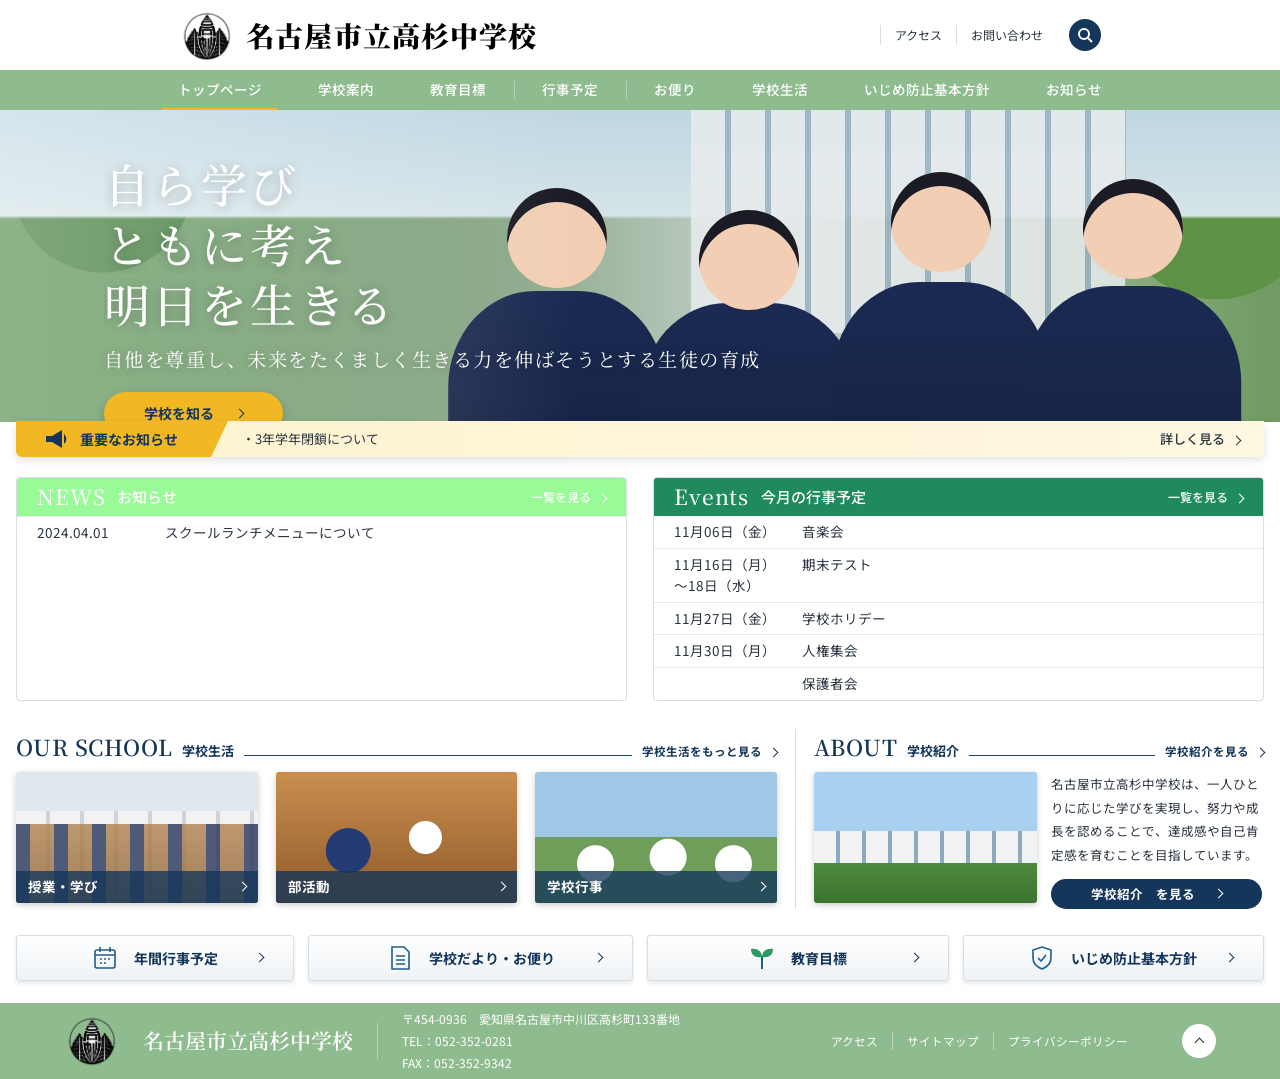
==== index.html @ 1278f151 "Add files via upload" ====
<!DOCTYPE html>
<html lang="ja">
<head>
<meta charset="utf-8">
<meta name="viewport" content="width=device-width, initial-scale=1, viewport-fit=cover">
<title>名古屋市立高杉中学校</title>
<link href="https://fonts.googleapis.com/css2?family=Noto+Sans+JP:wght@400;500;700&family=Noto+Serif+JP:wght@500;600&display=swap" rel="stylesheet">
<style>
:root{--navy:#14365a;--navy2:#1b4670;--green:#1f8a5b;--gold:#f2b824;--ink:#2a3441;--line:#d8dee6;--bg:#fff;color-scheme:light;box-sizing:border-box;padding-top:env(safe-area-inset-top,0px);padding-bottom:env(safe-area-inset-bottom,0px)}
*,*::before,*::after{box-sizing:inherit}
html{scroll-behavior:smooth}
body{margin:0;background:var(--bg);color:var(--ink);font-family:"Noto Sans JP",sans-serif;font-size:14px;line-height:1.6}
a{color:inherit;text-decoration:none}
.serif{font-family:"Noto Serif JP",serif}
/* header */
header{height:70px;display:flex;align-items:center;justify-content:space-between;padding:0 clamp(16px,14vw,220px);background:#fff;position:relative;z-index:5}
.logo {
  display: flex;
  align-items: center;
  gap: 12px;
  color: #000000;
  font-family: "Noto Serif JP", serif;
  font-size: 28px;
  font-weight: 900;
  letter-spacing: .04em;
  white-space: nowrap;
}
.logo svg{width:76px;height:50px}
.sub{display:flex;align-items:center;gap:0;font-size:12px}
.sub a{padding:0 14px;border-left:1px solid var(--line);position:relative}
.sub a:last-of-type{margin-right:12px}
.sub a::after{content:"";position:absolute;left:14px;right:14px;bottom:-4px;height:1px;background:var(--navy);transform:scaleX(0);transition:transform .3s;transform-origin:left}
.sub a:hover::after{transform:scaleX(1)}
.search{width:32px;height:32px;border-radius:50%;background:var(--navy);display:grid;place-items:center;border:0;cursor:pointer;transition:transform .3s}
.search:hover{transform:scale(1.12) rotate(-8deg)}
nav{background:#8fbc8f;height:40px;display:flex;justify-content:center;position:sticky;top:0;z-index:10}
nav a{color:#fff;font-size:13.5px;font-weight:500;padding:0 28px;display:flex;align-items:center;position:relative;white-space:nowrap}
nav a+a::before{content:"";position:absolute;left:0;top:11px;bottom:11px;width:1px;background:rgba(255,255,255,.35)}
nav a::after{content:"";position:absolute;left:12px;right:12px;bottom:0;height:2px;background:var(--gold);transform:scaleX(0);transition:transform .3s}
nav a:hover::after,nav a.on::after{transform:scaleX(1)}
/* 学校案内のドロップダウンメニュー */
nav .nav-dropdown {
  position: relative;
  display: flex;
  align-items: stretch;
}
nav .nav-dropdown-menu {
  display: none;
  position: absolute;
  top: 100%;
  left: 0;
  min-width: 230px;
  background: rgba(30, 100, 75, 0.96);
  box-shadow: 0 5px 14px rgba(0,0,0,.22);
  z-index: 30;
}
nav .nav-dropdown:hover .nav-dropdown-menu,
nav .nav-dropdown:focus-within .nav-dropdown-menu {
  display: block;
}
nav .nav-dropdown-menu a {
  display: block;
  padding: 12px 18px;
  color: #fff;
  font-size: 13px;
  white-space: nowrap;
}
nav .nav-dropdown-menu a:hover {
  background: rgba(255,255,255,.18);
}
nav .nav-dropdown-menu a::after,
nav .nav-dropdown-menu a::before {
  display: none;
}
/* hero */
.hero{position:relative;height:312px;overflow:hidden;background:#3c6e3e}
.scene{position:absolute;inset:-4% 0;background:
linear-gradient(180deg,#bcd5e2 0,#d5e4e8 35%,transparent 36%),
radial-gradient(circle at 8% 25%,#3f7a3a 0 90px,transparent 91px),
radial-gradient(circle at 95% 30%,#5d9144 0 100px,transparent 101px),
linear-gradient(90deg,#4f8a47,#8aa889 40%,#c9d3cf 60%,#6f9a60);animation:drift 14s ease-in-out infinite alternate}
.bld{position:absolute;right:12%;top:0;width:34%;height:70%;background:repeating-linear-gradient(90deg,#e8ecee 0 34px,#9bb3c2 34px 40px),#e8ecee;opacity:.85}
@keyframes drift{from{transform:scale(1.02) translateX(0)}to{transform:scale(1.09) translateX(-1.5%)}}
.stu{position:absolute;bottom:0;width:17%;min-width:130px;animation:rise 1s cubic-bezier(.2,.8,.2,1) both}
.stu i{position:absolute;left:50%;transform:translateX(-50%);border-radius:50%}
.stu .h{top:0;width:46%;aspect-ratio:1;background:#f2cfb4;box-shadow:inset 0 14px 0 #1b1b26}
.stu .b{top:44%;width:100%;height:240px;border-radius:40% 40% 0 0;background:linear-gradient(#1b2a52,#142040)}
.s1{left:35%;height:75%;animation-delay:.5s}.s2{left:50%;height:68%;animation-delay:.65s}.s3{left:65%;height:80%;animation-delay:.8s}.s4{left:80%;height:78%;animation-delay:.95s}
@keyframes rise{from{opacity:0;transform:translateY(40px)}to{opacity:1;transform:none}}
.hero::after{content:"";position:absolute;inset:0;background:linear-gradient(90deg,rgba(255,255,255,.35),transparent 45%)}
.copy{position:absolute;left:clamp(16px,8.1vw,128px);top:44px;z-index:3;color:#fff;text-shadow:0 2px 12px rgba(0,0,0,.25)}
.copy h1{margin:0;font-family:"Noto Serif JP",serif;font-weight:500;font-size:clamp(30px,3.6vw,52px);line-height:1.3;letter-spacing:.06em}
.copy h1 span{display:block;overflow:hidden}
.copy h1 span b{display:block;font-weight:500;animation:up .9s cubic-bezier(.2,.8,.2,1) both}
.copy h1 span:nth-child(2) b{animation-delay:.2s}
@keyframes up{from{transform:translateY(110%);opacity:0}to{transform:none;opacity:1}}
.copy p{margin:10px 0 18px;font-family:"Noto Serif JP",serif;font-size:clamp(14px,1.5vw,21px);letter-spacing:.08em;animation:fade 1s .6s both}
@keyframes fade{from{opacity:0}to{opacity:1}}
.btn{display:inline-flex;align-items:center;gap:14px;background:var(--gold);color:var(--navy);font-weight:700;border-radius:999px;padding:10px 40px;box-shadow:0 3px 8px rgba(0,0,0,.2);text-shadow:none;transition:transform .25s,box-shadow .25s,gap .25s;animation:fade 1s .9s both}
.btn:hover{transform:translateY(-3px);box-shadow:0 8px 16px rgba(0,0,0,.25);gap:20px}
/* wrap */
.wrap{width:min(1330px,calc(100% - 32px));margin:0 auto}
.notice{margin-top:-1px;position:relative;z-index:4;display:flex;align-items:center;background:linear-gradient(90deg,#fdf3cf,#fff8e1);border-radius:0 0 6px 6px;box-shadow:0 3px 8px rgba(0,0,0,.12);height:36px;overflow:hidden}
.notice .tag{background:var(--gold);color:var(--navy);font-weight:700;height:100%;display:flex;align-items:center;gap:10px;padding:0 50px 0 28px;clip-path:polygon(0 0,100% 0,92% 100%,0 100%)}
.notice .tag svg{animation:ring 2.4s ease-in-out infinite;transform-origin:30% 70%}
@keyframes ring{0%,70%,100%{transform:rotate(0)}75%{transform:rotate(-14deg)}85%{transform:rotate(10deg)}92%{transform:rotate(-6deg)}}
.notice .msg{flex:1;padding-left:14px;font-size:13px;overflow:hidden;white-space:nowrap;text-overflow:ellipsis}
.notice .more{padding-right:24px;font-weight:500;font-size:13px}
.arrow{display:inline-block;width:7px;height:7px;border-top:1.5px solid currentColor;border-right:1.5px solid currentColor;transform:rotate(45deg);margin-left:8px;transition:margin .25s}
a:hover>.arrow,a:hover .arrow{margin-left:13px}
/* panels */
.panels{display:grid;grid-template-columns:1fr 1fr;gap:26px;margin-top:20px}
.panel{border:1px solid var(--line);border-radius:4px;overflow:hidden;background:#fff}
.panel header{height:38px;padding:0 20px;background:#98fb98;color:#fff;display:flex;justify-content:space-between;align-items:center}
.panel.ev header{background:var(--green)}
.panel h2{margin:0;font-size:15px;font-weight:500;display:flex;align-items:center;gap:12px}
.panel h2 em{font-family:"Noto Serif JP",serif;font-style:normal;font-size:21px;letter-spacing:.04em}
.panel header a{font-size:12px;font-weight:500}
.panel ul{list-style:none;margin:0;padding:0}
.panel li{display:flex;gap:28px;padding:5px 20px;border-top:1px solid #e7ebf0;font-size:13.5px;transition:background .25s,padding-left .25s}
.panel li:first-child{border-top:0}
.panel li:hover{background:#f3f7fb;padding-left:28px}
.panel li time{width:100px;flex:none}
.ev li time{width:100px}
/* sections */
.sec{display:grid;grid-template-columns:2fr 1.2fr;gap:0;margin-top:28px}
.sec>div:first-child{padding-right:18px;border-right:1px solid var(--line)}
.sec>div:last-child{padding-left:18px}
.ttl{display:flex;align-items:baseline;gap:10px;margin-bottom:8px}
.ttl h3{margin:0;font-family:"Noto Serif JP",serif;font-weight:600;font-size:22px;color:var(--navy);letter-spacing:.02em}
.ttl span{font-weight:700;font-size:13px;color:var(--navy)}
.ttl hr{flex:1;border:0;border-top:1px solid var(--navy2);margin:0;transform-origin:left}
.ttl a{font-size:11.5px;font-weight:700;color:var(--navy)}
.reveal{opacity:0;transform:translateY(24px);transition:opacity .8s,transform .8s}
.reveal.in{opacity:1;transform:none}
.ttl.reveal hr{transform:scaleX(0);transition:transform 1.1s .2s}.ttl.reveal.in hr{transform:scaleX(1)}
.cards{display:grid;grid-template-columns:repeat(3,1fr);gap:18px}
.card{position:relative;height:131px;border-radius:3px;overflow:hidden;box-shadow:0 2px 6px rgba(0,0,0,.2)}
.card .ph{position:absolute;inset:0;transition:transform .7s}
.card:hover .ph{transform:scale(1.12)}
.card .cap{position:absolute;left:0;right:0;bottom:0;height:32px;background:rgba(20,54,90,.78);color:#fff;font-weight:700;display:flex;justify-content:space-between;align-items:center;padding:0 12px;font-size:13.5px}
.p1{background:linear-gradient(180deg,#dfe8ee 0 30%,transparent 30%),repeating-linear-gradient(90deg,#f2f2f0 0 30px,#cdd5da 30px 34px),#e5e5e0}
.p1::after{content:"";position:absolute;left:0;right:0;bottom:0;height:60%;background:repeating-linear-gradient(90deg,#26335b 0 14px,transparent 14px 38px),linear-gradient(#b0814f,#8c6035);opacity:.8}
.p2{background:radial-gradient(circle at 30% 60%,#243a72 0 22px,transparent 23px),radial-gradient(circle at 62% 50%,#fff 0 16px,transparent 17px),linear-gradient(180deg,#c98f4f,#8f5a2a)}
.p3{background:radial-gradient(circle at 25% 70%,#fff 0 18px,transparent 19px),radial-gradient(circle at 55% 65%,#fff 0 18px,transparent 19px),radial-gradient(circle at 82% 70%,#fff 0 18px,transparent 19px),linear-gradient(180deg,#9fc8e6 0 50%,#6e9e5a 50%)}
.about{display:grid;grid-template-columns:1.05fr 1fr;gap:14px}
.about .ph{height:131px;border-radius:3px;background:linear-gradient(180deg,#a9d0ee 0 45%,transparent 45%),repeating-linear-gradient(90deg,#f1f3f2 0 22px,#8eaabd 22px 26px);box-shadow:0 2px 6px rgba(0,0,0,.2);position:relative;overflow:hidden;transition:transform .5s}
.about .ph::after{content:"";position:absolute;left:0;right:0;bottom:0;height:30%;background:linear-gradient(#4d8a3d,#3c7330)}
.about .ph:hover{transform:scale(1.03)}
.about p{margin:0 0 12px;font-size:12.5px;line-height:1.9}
.pill{display:inline-flex;align-items:center;gap:12px;background:var(--navy);color:#fff;border-radius:999px;padding:5px 40px;font-weight:700;font-size:12.5px;transition:background .3s,transform .3s}
.pill:hover{background:var(--navy2);transform:translateX(5px)}
/* quick links */
.quick{display:grid;grid-template-columns:1.2fr 1.4fr 1.3fr 1.3fr;gap:14px;margin:26px auto 22px}
.quick a{height:46px;border:1px solid var(--line);border-radius:3px;background:linear-gradient(#fff,#eef2f5);box-shadow:0 2px 4px rgba(0,0,0,.1);display:flex;align-items:center;justify-content:center;gap:16px;font-weight:700;color:var(--navy);position:relative;transition:transform .25s,box-shadow .25s}
.quick a:hover{transform:translateY(-3px);box-shadow:0 8px 14px rgba(0,0,0,.15)}
.quick a .arrow{position:absolute;right:30px}
.quick svg{width:26px;height:26px}
/* footer */
footer{background:#8fbc8f;color:#fff;height:76px;display:flex;align-items:center;padding:0 clamp(16px,5vw,80px);gap:24px}
footer .fl{display:flex;align-items:center;gap:12px;font-family:"Noto Serif JP",serif;font-size:21px;font-weight:600;padding-right:24px;border-right:1px solid rgba(255,255,255,.4);height:36px;white-space:nowrap}
footer .fl svg{width:48px;height:34px}
footer address{font-style:normal;font-size:12px;line-height:1.8;flex:1}
footer .links{font-size:11.5px;display:flex}
footer .links a{padding:0 14px;border-left:1px solid rgba(255,255,255,.4)}
footer .links a:first-child{border:0}
.top{width:34px;height:34px;border-radius:50%;background:#fff;color:var(--navy);display:grid;place-items:center;margin-left:16px;border:0;cursor:pointer;transition:transform .3s}
.top:hover{transform:translateY(-5px)}
.top .arrow{transform:rotate(-45deg);margin:4px 0 0}
@media(max-width:1000px){.sub{display:none}nav{overflow-x:auto;justify-content:flex-start}.panels,.sec{grid-template-columns:1fr}.sec>div:first-child{padding:0 0 24px;border:0}.sec>div:last-child{padding:0}.quick{grid-template-columns:1fr 1fr}.stu{display:none}footer{height:auto;flex-wrap:wrap;padding:16px}footer .fl{border:0}.logo{font-size:20px}.logo svg{width:52px}.cards{gap:8px}.card{height:100px}.notice .more{display:none}}
@media(prefers-reduced-motion:reduce){*,*::before,*::after{animation:none!important;transition:none!important}.reveal{opacity:1;transform:none}}
#page{padding:22px 0 40px;min-height:60vh;animation:fade .5s both}
.crumb{font-size:12px;color:#667;margin-bottom:6px}.crumb a{color:var(--navy);text-decoration:underline}
.pt{font-family:"Noto Serif JP",serif;color:var(--navy);font-size:30px;margin:0 0 20px;padding-bottom:10px;border-bottom:3px solid var(--navy);position:relative}
/* 小見出し */
#page h2 {
  position: relative;
  border-bottom: none;
}

#page h2:before {
  content: "";
  display: block;
  position: absolute;
  bottom: -3px;
  left: 0;
  width: 70%;
  border-bottom: solid 3px #eee8aa;
}

#page h2:after {
  content: "";
  display: block;
  position: absolute;
  bottom: -3px;
  left: 0;
  width: 5%;
  border-bottom: solid 3px #2e8b57;
}#page p{line-height:1.95;max-width:78ch}
.g3{display:grid;grid-template-columns:repeat(3,1fr);gap:16px}.g3>div,.box{border:1px solid var(--line);border-radius:6px;padding:16px 18px;background:#fff}
.g3 b{display:block;font-size:22px;font-family:"Noto Serif JP",serif;color:var(--navy)}
table.t{border-collapse:collapse;width:100%;max-width:760px}.t th,.t td{border:1px solid var(--line);padding:8px 12px;text-align:left}.t th{background:#eef3f8;width:28%;color:var(--navy)}
.tabs{display:flex;gap:6px;flex-wrap:wrap;margin-bottom:14px}.tabs button{border:1px solid var(--navy);background:#fff;color:var(--navy);border-radius:999px;padding:6px 20px;font:inherit;font-weight:700;cursor:pointer;transition:background .25s,color .25s}.tabs button.on,.tabs button:hover{background:var(--navy);color:#fff}
.list{list-style:none;padding:0;margin:0;border-top:1px solid var(--line)}.list li{border-bottom:1px solid var(--line);padding:12px 8px;display:flex;gap:18px;align-items:center;flex-wrap:wrap}.list li:hover{background:#f3f7fb}.list time{width:96px;color:#556}.list .c{background:var(--navy);color:#fff;font-size:11px;padding:1px 10px;border-radius:999px;white-space:nowrap}.list a{color:var(--navy);text-decoration:underline}
.acc{border:1px solid var(--line);border-radius:6px;margin-bottom:10px;overflow:hidden}.acc>button{width:100%;text-align:left;border:0;background:#f5f8fb;padding:12px 16px;font:inherit;font-weight:700;color:var(--navy);cursor:pointer;display:flex;justify-content:space-between}.acc>div{display:none;padding:12px 16px}.acc.open>div{display:block;animation:fade .4s both}
form.f{display:grid;gap:14px;max-width:640px}form.f label{font-weight:700;display:grid;gap:4px}form.f input,form.f select,form.f textarea{font:inherit;border:1px solid #b9c4d0;border-radius:4px;padding:9px 10px}form.f input:focus,form.f select:focus,form.f textarea:focus,.sbox input:focus{outline:2px solid var(--gold)}form.f .err{color:#b3261e;font-size:12px;font-weight:400}.ok{background:#e8f5ee;border:1px solid var(--green);padding:18px;border-radius:6px;max-width:640px}
.fbtn{border:0;cursor:pointer;font:inherit;background:var(--navy);color:#fff;font-weight:700;border-radius:999px;padding:10px 44px}.fbtn:hover{background:var(--navy2)}
.sm{columns:2;max-width:640px;line-height:2.1}.sm a{color:var(--navy);text-decoration:underline}
.mapb{height:200px;max-width:760px;border-radius:6px;border:1px solid var(--line);background:repeating-linear-gradient(0deg,transparent 0 38px,#dfe6ec 38px 40px),repeating-linear-gradient(90deg,transparent 0 58px,#dfe6ec 58px 60px),#f1f5f0;position:relative;overflow:hidden}.mapb i{position:absolute;left:50%;top:48%;width:22px;height:22px;border-radius:50% 50% 50% 0;background:#d33;transform:rotate(-45deg);animation:pin 1.6s ease-in-out infinite}@keyframes pin{50%{top:44%}}
.ov{position:fixed;inset:0;background:rgba(10,25,45,.6);z-index:50;display:none;padding:12vh 16px 0}.ov.show{display:block;animation:fade .25s both}.sbox{background:#fff;max-width:640px;margin:0 auto;border-radius:8px;padding:18px;max-height:70vh;overflow:auto}.sbox input{width:100%;font:inherit;font-size:16px;padding:10px 12px;border:1px solid #b9c4d0;border-radius:4px}.sbox li{margin:10px 0}.sbox a{color:var(--navy);font-weight:700;text-decoration:underline}.sbox small{display:block;color:#667}
@media(max-width:1000px){.g3{grid-template-columns:1fr}.sm{columns:1}}
.acc-content {
  display: none;
  padding: 15px;
}

.acc.open .acc-content {
  display: block;
}

.pdf-link {
  display: inline-block;
  padding: 10px 15px;
  background: #174566;
  color: white;
  text-decoration: none;
  border-radius: 5px;
}
/* 小見出しのデザインを強制変更 */
/* ページタイトル */
.pt {
  color: #000000;
  font-size: 30px;
  margin: 0 0 20px;
  padding-bottom: 10px;
border-bottom: 3px solid #26734d;  position: relative;
}

/* 左端の金色の線 */
.pt::after {
  content: "";
  position: absolute;
  left: 0;
  bottom: -3px;
  width: 7%;
  height: 3px;
  background: #eeb52e;
}
.kosho-area {
  display: flex;
  align-items: center;
  gap: 25px;
}

.kosho-area p {
  flex: 1;
}

.kosho-img {
  width: 180px;
  height: auto;
  object-fit: contain;
}
.kosho-area {
  display: flex;
  align-items: center;
  gap: 25px;
}
/* 中庭 */
#page .nakaniwa-area {
  display: flex !important;
  flex-direction: row !important;
  align-items: flex-start;
  gap: 25px;
  width: 100%;
  max-width: 950px;
  margin: 15px 0 30px;
}

#page .nakaniwa-area p {
  flex: 1;
  min-width: 0;
  max-width: none;
  margin: 0;
  writing-mode: horizontal-tb;
}

#page .nakaniwa-area img {
  width: 220px;
  height: auto;
  flex-shrink: 0;
}
#page .nakaniwa-area img {
  width: 180px;
  height: auto;
  display: block;
}
/* 生徒数の表 */
#page .student-table {
  display: table;
  width: 75%;
  max-width: 950px;
  table-layout: fixed;
  border-collapse: collapse;
  margin: 15px 0 30px;
  text-align: center;
  font-size: 18px;
}

#page .student-table th,
#page .student-table td {
  border: 1px solid #bbb;
  padding: 8px;
  height: 38px;
  font-weight: normal;
  white-space: nowrap;
}

#page .student-table tr:first-child th {
  background: #b5dfbd;
}
/* 学校案内のレイアウト修正 */
#page .kosho-area {
  display: flex;
  align-items: flex-start;
  gap: 25px;
  max-width: 950px;
  margin: 15px 0 30px;
}

#page .kosho-area > p {
  flex: 1;
  min-width: 0;
  max-width: none;
  writing-mode: horizontal-tb;
}

#page .kosho-area img {
  display: block;
  width: 180px;
  height: auto;
}

#page .nakaniwa-area {
  display: flex;
  align-items: flex-start;
  gap: 25px;
  max-width: 950px;
  margin: 15px 0 30px;
}

#page .nakaniwa-area p {
  flex: 1;
  min-width: 0;
  max-width: none;
  writing-mode: horizontal-tb;
}

#page .nakaniwa-area img {
  display: block;
  width: 180px;
  height: auto;
  flex-shrink: 0;
}

#page .student-table {
  display: table;
  width: 100%;
  max-width: 650px;
  table-layout: fixed;
  border-collapse: collapse;
  margin: 15px 0 30px;
  text-align: center;
  font-size: 16px;
}
.kosho-area .kosho-img {
  display: block;
  width: 180px;
  height: auto;
  margin: 0 auto;
}

.kosho-area .kosho-author {
  text-align: center;
  margin: 8px 0 0;
  font-size: 14px;
}
/* 学校案内のレイアウト修正 */
#page .kosho-area {
  display: flex;
  align-items: flex-start;
  gap: 25px;
  max-width: 950px;
  margin: 15px 0 30px;
}

#page .kosho-area > p {
  flex: 1;
  min-width: 0;
  max-width: none;
  writing-mode: horizontal-tb;
}

#page .kosho-area img {
  display: block;
  width: 180px;
  height: auto;
}

#page .nakaniwa-area {
  display: flex;
  align-items: flex-start;
  gap: 25px;
  max-width: 950px;
  margin: 15px 0 30px;
}

#page .nakaniwa-area p {
  flex: 1;
  min-width: 0;
  max-width: none;
  writing-mode: horizontal-tb;
}

#page .nakaniwa-area img {
  display: block;
  width: 180px;
  height: auto;
  flex-shrink: 0;
}

#page .student-table {
  display: table;
  width: 100%;
  max-width: 650px;
  table-layout: fixed;
  border-collapse: collapse;
  margin: 15px 0 30px;
  text-align: center;
  font-size: 16px;
}
/* PDF資料一覧 */
#page .pdf-table {
  width: 100%;
  max-width: 950px;
  border-collapse: collapse;
  margin: 15px 0 30px;
  font-size: 15px;
}

#page .pdf-table th {
  background: #eee;
  border: 1px solid #888;
  padding: 10px;
  text-align: left;
  font-weight: normal;
}

#page .pdf-table td {
  border: 1px solid #888;
  padding: 12px 10px;
}

#page .pdf-table a {
  color: #173b63;
  text-decoration: none;
}

#page .pdf-table a:hover {
  text-decoration: underline;
  color: #1f8a5b;
}

#page .pdf-icon {
  color: #d93636;
  font-size: 20px;
  margin-right: 8px;
}
/* カテゴリ選択ボタン */
.category-btn {
  background: #fff;
  color: #333;
  border: 1px solid #ddd;
  border-radius: 6px;
  padding: 10px 18px;
  cursor: pointer;
  transition: 0.2s;
}

/* 選択中のボタン */
.category-btn.active {
  background: #e8f1fa;
  border-color: #8bb5dc;
  color: #24527a;
}

/* フッターをページ最下部に配置 */
html,
body {
  min-height: 100%;
  margin: 0;
}

body {
  min-height: 100vh;
  display: flex;
  flex-direction: column;
}

#home,
#page {
  flex: 1 0 auto;
}

footer {
  width: 100%;
  margin-top: auto;
  flex-shrink: 0;
  position: relative;
  bottom: auto;
}
.logo img {
  width: 55px;
  height: 55px;
  object-fit: contain;
}

/* 学校生活の写真サイズ */
#page .life-gallery {
  display: grid;
  grid-template-columns: repeat(2, minmax(0, 1fr));
  gap: 36px;
  max-width: 790px;
  margin: 24px 0 30px;
}

#page .life-gallery img {
  display: block;
  width: 100%;
  height: 280px;
  object-fit: cover;
}

@media (max-width: 600px) {
  #page .life-gallery {
    grid-template-columns: 1fr;
    gap: 16px;
  }

  #page .life-gallery img {
    height: auto;
    aspect-ratio: 4 / 3;
  }
}
footer .fl img {
  width: 55px;
  height: 55px;
  object-fit: contain;
  vertical-align: middle;
  margin-right: 12px;
}

</style>
</head>
<body>
<svg width="0" height="0" style="position:absolute"><defs>
<symbol id="lg" viewBox="0 0 76 50"><g fill="none" stroke="currentColor" stroke-width="2.4" stroke-linecap="round" stroke-linejoin="round"><path d="M4 30c12-2 24 0 34 8 10-8 22-10 34-8v14c-12-2-24 0-34 6-10-6-22-8-34-6z"/><path d="M38 38V20"/></g><path d="M38 20c-2-9-9-12-16-11 1 8 7 12 16 11zM38 20c2-9 9-14 17-12-1 9-8 13-17 12z" fill="#2e9b62"/></symbol>
</defs></svg>

<header>
<a class="logo" href="#home">
<img src="logo.png" alt="校章">
  名古屋市立高杉中学校
</a>  <div class="sub"><a href="#">アクセス</a><a href="#">お問い合わせ</a>
  <button class="search" aria-label="検索"><svg width="16" height="16" viewBox="0 0 16 16" fill="none" stroke="#fff" stroke-width="2"><circle cx="7" cy="7" r="5"/><path d="M11 11l4 4"/></svg></button></div>
</header>
<nav>
  <a class="on" href="#home">トップページ</a>
  <div class="nav-dropdown">
    <a href="#" onclick="return false;">学校案内</a>
    <div class="nav-dropdown-menu">
      <a href="#about">学校紹介</a>
      <a href="./pdf/入学のしおり(R8年度用).pdf" target="_blank">
  入学のしおり
</a>
      <a href="./pdf/hyouka.pdf" target="_blank">
  学校評価
</a>

    </div>
  </div>
  <a href="#goals">教育目標</a>
  <a href="#events">行事予定</a>
  <a href="#letters">お便り</a>
<div class="nav-dropdown">
  <a href="#" onclick="return false;">学校生活</a>
  <div class="nav-dropdown-menu">
    <a href="#life">学校生活</a>
    <a href="#club">部活動</a>
  </div>
</div>  <a href="#bullying">いじめ防止基本方針</a>
<div class="nav-dropdown">
  <a href="#" onclick="return false;">お知らせ</a>

  <div class="nav-dropdown-menu">
<div class="nav-dropdown">
  <a href="#news">お知らせ</a>
  <div class="nav-dropdown-menu">
    <a href="#documents">各種配布文書</a>
    <a href="#news">ニュース投稿一覧</a>
  </div>
</div>    <a href="#news">緊急時の対応</a>
  </div>
</div></nav>

<div id="home"><section class="hero">
  <div class="scene"><div class="bld"></div></div>
  <div class="stu s1"><i class="b"></i><i class="h"></i></div><div class="stu s2"><i class="b"></i><i class="h"></i></div><div class="stu s3"><i class="b"></i><i class="h"></i></div><div class="stu s4"><i class="b"></i><i class="h"></i></div>
  <div class="copy">
    <h1><span><b>自ら学び</b></span><span><b>ともに考え</b></span><span><b>明日を生きる</b></span></h1>
    <p>自他を尊重し、未来をたくましく生きる力を伸ばそうとする生徒の育成</p>
    <a class="btn" href="#">学校を知る<i class="arrow"></i></a>
  </div>
</section>

<div class="wrap">
  <div class="notice">
    <div class="tag"><svg width="26" height="22" viewBox="0 0 26 22" fill="var(--navy)"><path d="M2 8h6l10-6v18L8 14H2zM20 6c3 2 3 8 0 10z"/></svg>重要なお知らせ</div>
    <div class="msg">・3年学年閉鎖について</div>
    <a class="more" href="#">詳しく見る<i class="arrow"></i></a>
  </div>

  <div class="panels">
    <div class="panel reveal"><header><h2><em>NEWS</em>お知らせ</h2><a href="#">一覧を見る<i class="arrow"></i></a></header>
    <li><time>2024.04.01</time>スクールランチメニューについて</li></div>
    <div class="panel ev reveal"><header><h2><em>Events</em>今月の行事予定</h2><a href="#">一覧を見る<i class="arrow"></i></a></header>
      <ul><li><time>11月06日（金）</time>音楽会</li><li><time>11月16日（月）～18日（水）</time>期末テスト</li><li><time>11月27日（金）</time>学校ホリデー</li></ul><li><time>11月30日（月）</time>人権集会</li><li><time></time>保護者会</li></ul></div>
  </div>

  <div class="sec">
    <div>
      <div class="ttl reveal"><h3>OUR SCHOOL</h3><span>学校生活</span><hr><a href="#">学校生活をもっと見る<i class="arrow"></i></a></div>
      <div class="cards reveal">
        <a class="card" href="#"><div class="ph p1"></div><div class="cap">授業・学び<i class="arrow"></i></div></a>
        <a class="card" href="#"><div class="ph p2"></div><div class="cap">部活動<i class="arrow"></i></div></a>
        <a class="card" href="#"><div class="ph p3"></div><div class="cap">学校行事<i class="arrow"></i></div></a>
      </div>
    </div>
    <div>
      <div class="ttl reveal"><h3>ABOUT</h3><span>学校紹介</span><hr><a href="#">学校紹介を見る<i class="arrow"></i></a></div>
      <div class="about reveal"><div class="ph"></div>
        <div><p>名古屋市立高杉中学校は、一人ひとりに応じた学びを実現し、努力や成長を認めることで、達成感や自己肯定感を育むことを目指しています。</p><a class="pill" href="#about">学校紹介　を見る<i class="arrow"></i></a></div></div>
    </div>
  </div>

  <div class="quick reveal">
    <a href="#"><svg viewBox="0 0 26 26" fill="none" stroke="#1f5d8c" stroke-width="1.6"><rect x="3" y="5" width="20" height="18" rx="2"/><path d="M3 10h20M8 2v5M18 2v5M8 14h2M12 14h2M16 14h2M8 18h2M12 18h2"/></svg>年間行事予定<i class="arrow"></i></a>
    <a href="#"><svg viewBox="0 0 26 26" fill="none" stroke="#1f5d8c" stroke-width="1.6"><path d="M5 2h12l5 5v17H5z"/><path d="M9 11h9M9 15h9M9 19h9"/></svg>学校だより・お便り<i class="arrow"></i></a>
    <a href="#"><svg viewBox="0 0 26 26"><path d="M13 24V11" stroke="#1f5d8c" stroke-width="2" fill="none"/><path d="M13 12C13 6 8 3 2 4c0 6 4 9 11 8zM13 12c0-6 5-9 11-8 0 6-4 9-11 8z" fill="#2e9b62"/></svg>教育目標<i class="arrow"></i></a>
    <a href="#"><svg viewBox="0 0 26 26" fill="none" stroke="#1f5d8c" stroke-width="1.6"><path d="M13 2l9 3v8c0 5-4 9-9 11-5-2-9-6-9-11V5z"/><path d="M9 13l3 3 5-6"/></svg>いじめ防止基本方針<i class="arrow"></i></a>
  </div>
</div>

</div><main id="page" class="wrap" hidden></main>
<div class="ov" id="ov"><div class="sbox"><input id="q" type="search" placeholder="キーワードを入力（例：遠足、部活動、いじめ）" aria-label="サイト内検索"><ul id="res" class="list" style="border:0"></ul></div></div>
<footer>
<div class="fl">
  <img src="logo.png" alt="学校ロゴ">
  名古屋市立高杉中学校
</div>  <address>〒454-0936　愛知県名古屋市中川区高杉町133番地<br>TEL：052-352-0281<br>FAX：052-352-9342
</address>
  <div class="links"><a href="#">アクセス</a><a href="#">サイトマップ</a><a href="#">プライバシーポリシー</a></div>
  <button class="top" aria-label="ページ上部へ" onclick="scrollTo({top:0})"><i class="arrow"></i></button>
</footer>

<script>
(function(){
  var els=document.querySelectorAll('.reveal');
  if(!('IntersectionObserver' in window)){els.forEach(function(e){e.classList.add('in')});return}
  var io=new IntersectionObserver(function(en){en.forEach(function(x){if(x.isIntersecting){x.target.classList.add('in');io.unobserve(x.target)}})},{threshold:.15});
  els.forEach(function(e,i){e.style.transitionDelay=(i%3)*0.08+'s';io.observe(e)});
})();
</script>
<script>
(function(){
var $=function(s,r){return (r||document).querySelector(s)},$$=function(s,r){return [].slice.call((r||document).querySelectorAll(s))};
var N=[
{d:'2024.04.01',c:'スクールランチ',t:'スクールランチについて',b:'献立ページ下部にある、調理配膳業務指示書には、献立、調理法、食材、アレルギー物質の情報が記載されています。'},
];
var E={11:[['06日（金）','音楽会'],['16日（月）～18日（水）','学校ホリデー'],['27日（金）','学校ホリデー'],['30日（金）','人権集会']]};
var L=[];
var LF={'授業・学び':'少人数での学び合いや、タブレットを使った調べ学習を取り入れています。生徒が自分の考えを伝え合う授業づくりを大切にしています。','部活動':'運動部：バスケットボール・バレーボール・陸上・卓球・サッカー／文化部：吹奏楽・美術・科学・パソコン。活動は平日の放課後と土曜日に行います。','学校行事':'体育祭、文化祭、合唱コンクール、遠足、修学旅行など。生徒が主体となって企画・運営します。'};
var sec=function(h){return '<h2>'+h+'</h2>'};
var P={
about: ['学校案内', function(){
  return '<p>名古屋市立高杉中学校は、豊かな心とたくましい力を育み、未来を切り拓く生徒の育成を目指しています。</p>'

  + sec('校章')

  + '<div class="kosho-area">'
  + '<p>所在地高杉町の「高杉」を校名としたことから、日本の紋章の美しさに見られる「重ね三本杉」を基本として構成しました。中央に配した高杉の文字の輪郭を形成する杉の若芽は、これから成長する生徒を意味しており、杉の円錐形の樹形と葉の針状をもとにデザイン化し、校章の外郭を円形(輪と和)でまとめました。主題とした杉は、巨木となり真っ直ぐに高く成長する常緑針葉高木であり、この意味から本校が力強く立派に育ちゆく姿を表現したものである。</p>'
  + '<div>'
  + '<img class="kosho-img" src="kosho.jpeg" alt="校章">'
  + '<p>デザイン 若園 晃氏</p>'
  + '</div>'
  + '</div>'

  + sec('中庭')

  + '<div class="nakaniwa-area">'
  + '<p>校名にちなんで5本の大ヒマラヤ杉が中庭に植えられています。学校生活に潤いを与えてくれています。</p>'
  + '<img src="nakaniwa.jpeg" alt="中庭の写真">'
  + '</div>'

  + sec('生徒数')

  + '<table class="student-table">'
  + '<tr><th></th><th>男子</th><th>女子</th><th>合計</th></tr>'
  + '<tr><th>1年生</th><td>72名</td><td>52名</td><td>124名</td></tr>'
  + '<tr><th>2年生</th><td>71名</td><td>52名</td><td>123名</td></tr>'
  + '<tr><th>3年生</th><td>47名</td><td>51名</td><td>98名</td></tr>'
  + '<tr><th>合計</th><td>190名</td><td>155名</td><td>345名</td></tr>'
  + '</table>'

+ sec('学校資料')

+ '<p>全5件</p>'

+ '<table class="pdf-table">'

+ '<tr><th>タイトル</th></tr>'

+ '<tr><td><span class="pdf-icon">▣</span><a href="./pdf/女子ブレザー.pdf" target="_blank">女子ブレザー ［ pdf 3 MB ］</a></td></tr>'

+ '<tr><td><span class="pdf-icon">▣</span><a href="./pdf/男子ブレザー.pdf" target="_blank">男子ブレザー ［ pdf 2 MB ］</a></td></tr>'

+ '<tr><td><span class="pdf-icon">▣</span><a href="./pdf/沿革.pdf" target="_blank">沿革 ［ pdf 115 KB ］</a></td></tr>'

+ '<tr><td><span class="pdf-icon">▣</span><a href="./pdf/校歌.pdf" target="_blank">校歌 ［ pdf 506 KB ］</a></td></tr>'

+ '<tr><td><span class="pdf-icon">▣</span><a href="./pdf/体育館の モザイク画.pdf" target="_blank">体育館のモザイク画 ［ pdf 322 KB ］</a></td></tr>'

+ '</table>'
;
}],
goals: ['教育目標',
function(){
  return `
    <div class="acc">
      <button type="button"
        onclick="this.parentElement.classList.toggle('open')">
        グランドデザインの資料 ＋
      </button>

      <div class="acc-content">
        <a href="./pdf/グランドデザイン.pdf"
           target="_blank"
           class="pdf-link">
          グランドデザイン（PDF）を見る
        </a>
      </div>
    </div>
  `;
}],life: ['学校生活', function(){
return '<div class="life-gallery">'
+ '<img src="graund1.jpeg" alt="校庭の風景">'
+ '<img src="graund2.jpeg" alt="校舎と校庭">'
+ '</div>'
+ '<div class="life-columns">'
+ '<section class="life-documents">'
+ '<p class="life-count">全 3 件</p>'
+ '<table class="pdf-table life-pdf-table">'
+ '<thead><tr><th>タイトル</th><th>公開日</th></tr></thead><tbody>'
+ '<tr><td><span class="pdf-icon">▣</span><a href="./pdf/キャリア教育全体計画.pdf" target="_blank">キャリア教育全体計画 ［ pdf 1 MB ］</a></td><td>2026/04/28</td></tr>'
+ '<tr><td><span class="pdf-icon">▣</span><a href="./pdf/令和8年度総合的な学習の時間全体計画.pdf" target="_blank">令和8年度総合的な学習の時間全体計画 ［ pdf 178 KB ］</a></td><td>2026/04/28</td></tr>'
+ '<tr><td><span class="pdf-icon">▣</span><a href="./pdf/週 間 課 程.pdf" target="_blank">週間課程 ［ pdf 92 KB ］</a></td><td>2024/04/01</td></tr>'
+ '</tbody></table></section>'
+ '<section class="life-news"><p>ニュースはありません。</p></section>'
+ '</div>';
}],
club: ['部活動', function(){
  return '<h2>R8年度部活動</h2>'
  + '<h3>運動部</h3>'
  + '<p>バスケットボール部（男子）・バレーボール部（女子）・野球部・サッカー部</p>'
  + '<h3>文化部</h3>'
  + '<p>吹奏楽部・美術部</p>';
}],
events:['行事予定',function(){return '<div class="tabs">'+[11].map(function(m,i){return '<button data-m="'+m+'" class="'+(i?'':'on')+'">'+m+'月</button>'}).join('')+'</div><ul class="list" id="el"></ul>'},function(){var f=function(m){$('#el').innerHTML=E[m].map(function(e){return '<li><time>'+m+'月'+e[0]+'</time>'+e[1]+'</li>'}).join('')};f(11);$$('.tabs button').forEach(function(b){b.onclick=function(){$$('.tabs button').forEach(function(x){x.classList.remove('on')});b.classList.add('on');f(b.dataset.m)}})}],
letters:['学校だより・お便り',function(){return '<p>更新をお待ちください。</p>'+L.map(function(l){return '<div class="acc"><button>'+l[0]+'<span>＋</span></button><div>'+l[1]+'</div></div>'}).join('')},function(){$$('.acc>button').forEach(function(b){b.onclick=function(){var a=b.parentNode;a.classList.toggle('open');$('span',b).textContent=a.classList.contains('open')?'－':'＋'}})}],
bullying:['いじめ防止基本方針',function(){return '<p>いじめは、どの生徒にも、どの学校でも起こり得るものとの認識に立ち、次の方針で取り組みます。</p><div class="g3"><div><b>予防</b>互いを尊重する学級づくりと道徳教育</div><div><b>早期発見</b>定期的なアンケートと教育相談</div><div><b>対応</b>学校全体で組織的に対応し、保護者と連携</div></div>'+sec('相談窓口')+'<table class="t"><tr><th>学校</th><td>0123-45-6789（教頭・生徒指導主事）</td></tr><tr><th>24時間子供SOSダイヤル</th><td>0120-0-78310</td></tr></table>'}],
news:['お知らせ',function(){return '<div class="tabs">'+['すべて','スクールランチ','防災計画'].map(function(k,i){return '<button data-c="'+k+'" class="'+(i?'':'on')+'">'+k+'</button>'}).join('')+'</div><ul class="list" id="nl"></ul>'},function(){var f=function(c){$('#nl').innerHTML=N.map(function(n,i){return (c=='すべて'||n.c==c)?'<li><time>'+n.d+'</time><span class="c">'+n.c+'</span><a href="#news-'+(i+1)+'">'+n.t+'</a></li>':''}).join('')};f('すべて');$$('.tabs button').forEach(function(b){b.onclick=function(){$$('.tabs button').forEach(function(x){x.classList.remove('on')});b.classList.add('on');f(b.dataset.c)}})}],
notice:['3年学年閉鎖について',function(){return '<p>感染症対策について、本校の対応をお知らせします。</p><ul style="line-height:2"><li>発熱・かぜ症状がある場合は登校を控え、学校へ連絡してください。</li><li>登校を控えた日は出席停止として扱います。</li><li>手洗い・咳エチケットの指導を継続します。</li></ul>'}],
parents:['保護者の方へ',function(){return '<p>保護者の皆さまへのご案内です。</p><div class="g3"><div><b>お便り</b><a href="#letters" style="color:var(--navy)">学校だより・保健だよりを見る</a></div><div><b>連絡・欠席</b>朝8時15分までに学校へお電話ください。</div><div><b>相談</b><a href="#contact" style="color:var(--navy)">お問い合わせフォームへ</a></div></div>'}],
access:['アクセス',function(){return '<div class="mapb"><i></i></div><table class="t" style="margin-top:16px"><tr><th>住所</th><td>〒454-0936 愛知県名古屋市中川区高杉町133番地</td></tr><tr><th>電話</th><td>052-352-0281</td></tr><tr><th>FAX</th><td>052-352-9342</td></tr</table>'}],
contact:['お問い合わせ',function(){return '<p>必要事項をご入力ください。</p><form class="f" id="cf" novalidate><label>お名前<input name="n"><span class="err"></span></label><label>メールアドレス<input name="e" type="email"><span class="err"></span></label><label>種別<select><option>学校について</option><option>入学について</option><option>その他</option></select></label><label>お問い合わせ内容<textarea name="m" rows="5"></textarea><span class="err"></span></label><button class="fbtn" type="submit">送信する</button></form>'},function(){$('#cf').onsubmit=function(ev){ev.preventDefault();var f=ev.target,ok=true,c=function(el,t){var s=el.parentNode.querySelector('.err');s.textContent=t?'':'入力してください。';if(!t)ok=false};c(f.n,f.n.value.trim());c(f.e,/^\S+@\S+\.\S+$/.test(f.e.value));c(f.m,f.m.value.trim());if(ok)f.outerHTML='<div class="ok"><b>送信しました。</b><br>内容を確認のうえ、担当よりご連絡します。（デモのため実際には送信されません）</div>'}}],
sitemap:['サイトマップ',function(){return '<div class="sm">'+['about','goals','events','letters','life','bullying','news','parents','access','contact','privacy'].map(function(k){return '<a href="#'+k+'">'+P[k][0]+'</a><br>'}).join('')+'</div>'}],
privacy:['プライバシーポリシー',function(){return '<p>本校は、個人情報を適切に取り扱い、保護者・生徒の皆さまの情報を教育活動の目的以外には使用しません。お問い合わせフォームで入力された情報は、回答のためにのみ利用します。</p>'}]};
var R={'トップページ':'home','学校案内':'about','教育目標':'goals','行事予定':'events','お便り':'letters','学校生活':'life','いじめ防止基本方針':'bullying','お知らせ':'news','保護者の方へ':'parents','アクセス':'access','お問い合わせ':'contact','サイトマップ':'sitemap','プライバシーポリシー':'privacy','詳しく見る':'notice','学校を知る':'about','年間行事予定':'events','学校だより・お便り':'letters','授業・学び':'life','部活動':'life','学校行事':'life','学校生活をもっと見る':'life','学校案内を見る':'about','名古屋市立高杉中学校':'home'};
$$('a[href="#"]').forEach(function(a){var t=a.textContent.trim(),r=R[t];if(t=='一覧を見る')r=a.closest('.ev')?'events':'news';if(r)a.setAttribute('href','#'+r)});
$$('.panel:not(.ev) li').forEach(function(li,i){li.style.cursor='pointer';li.onclick=function(){location.hash='news-'+(i+1)}});
$$('.panel.ev li').forEach(function(li){li.style.cursor='pointer';li.onclick=function(){location.hash='events'}});
$('.notice .msg').style.cursor='pointer';$('.notice .msg').onclick=function(){location.hash='notice'};
$('.fl').style.cursor='pointer';$('.fl').onclick=function(){location.hash='home'};
function go(){
var h=location.hash.slice(1)||'home',pg=$('#page'),m=/^news-(\d+)$/.exec(h),t,body,after;
close();
if(h=='home'||!(P[h]||(m&&N[m[1]-1]))){$('#home').hidden=false;pg.hidden=true;
if(h!='home'&&h)history.replaceState(null,'','#home');mark('home');return}
if(m){var n=N[m[1]-1];t='お知らせ';body='<h2 style="margin-top:0">'+n.t+'</h2><p><time>'+n.d+'</time>　'+n.c+'</p><p>'+n.b+'</p><p><a href="#news" style="color:var(--navy);text-decoration:underline">一覧へ戻る</a></p>'}
else{t=P[h][0];body=P[h][1]();after=P[h][2]}
$('#home').hidden=true;pg.hidden=false;
pg.innerHTML='<div class="crumb"><a href="#home">トップページ</a> ＞ '+t+'</div><h1 class="pt">'+t+'</h1>'+body;
if(after)after();scrollTo(0,0);document.title=t+' | 名古屋市立高杉中学校';mark(m?'news':h)}
function mark(h){$$('nav a').forEach(function(a){a.classList.toggle('on',a.getAttribute('href')=='#'+h)})}
var ov=$('#ov'),q=$('#q'),res=$('#res');
function close(){ov.classList.remove('show')}
function idx(){var o=[];Object.keys(P).forEach(function(k){var d=document.createElement('div');d.innerHTML=P[k][1]();o.push([k,P[k][0],d.textContent])});N.forEach(function(n,i){o.push(['news-'+(i+1),n.t,n.b])});Object.keys(E).forEach(function(m){E[m].forEach(function(e){o.push(['events',m+'月 '+e[1],e[0]])})});return o}
var I=null;
q.oninput=function(){I=I||idx();var v=q.value.trim();if(!v){res.innerHTML='';return}var r=I.filter(function(x){return (x[1]+x[2]).indexOf(v)>-1});res.innerHTML=r.length?r.slice(0,8).map(function(x){var p=x[2].indexOf(v);return '<li><a href="#'+x[0]+'">'+x[1]+'</a><small>'+x[2].slice(Math.max(0,p-12),p+40)+'</small></li>'}).join(''):'<li>該当するページがありません。</li>'};
$('.search').onclick=function(){ov.classList.add('show');q.value='';res.innerHTML='';q.focus()};
ov.onclick=function(e){if(e.target==ov||e.target.tagName=='A')close()};
addEventListener('keydown',function(e){if(e.key=='Escape')close()});
addEventListener('hashchange',go);go();
})();
</script>
</body>
</html>
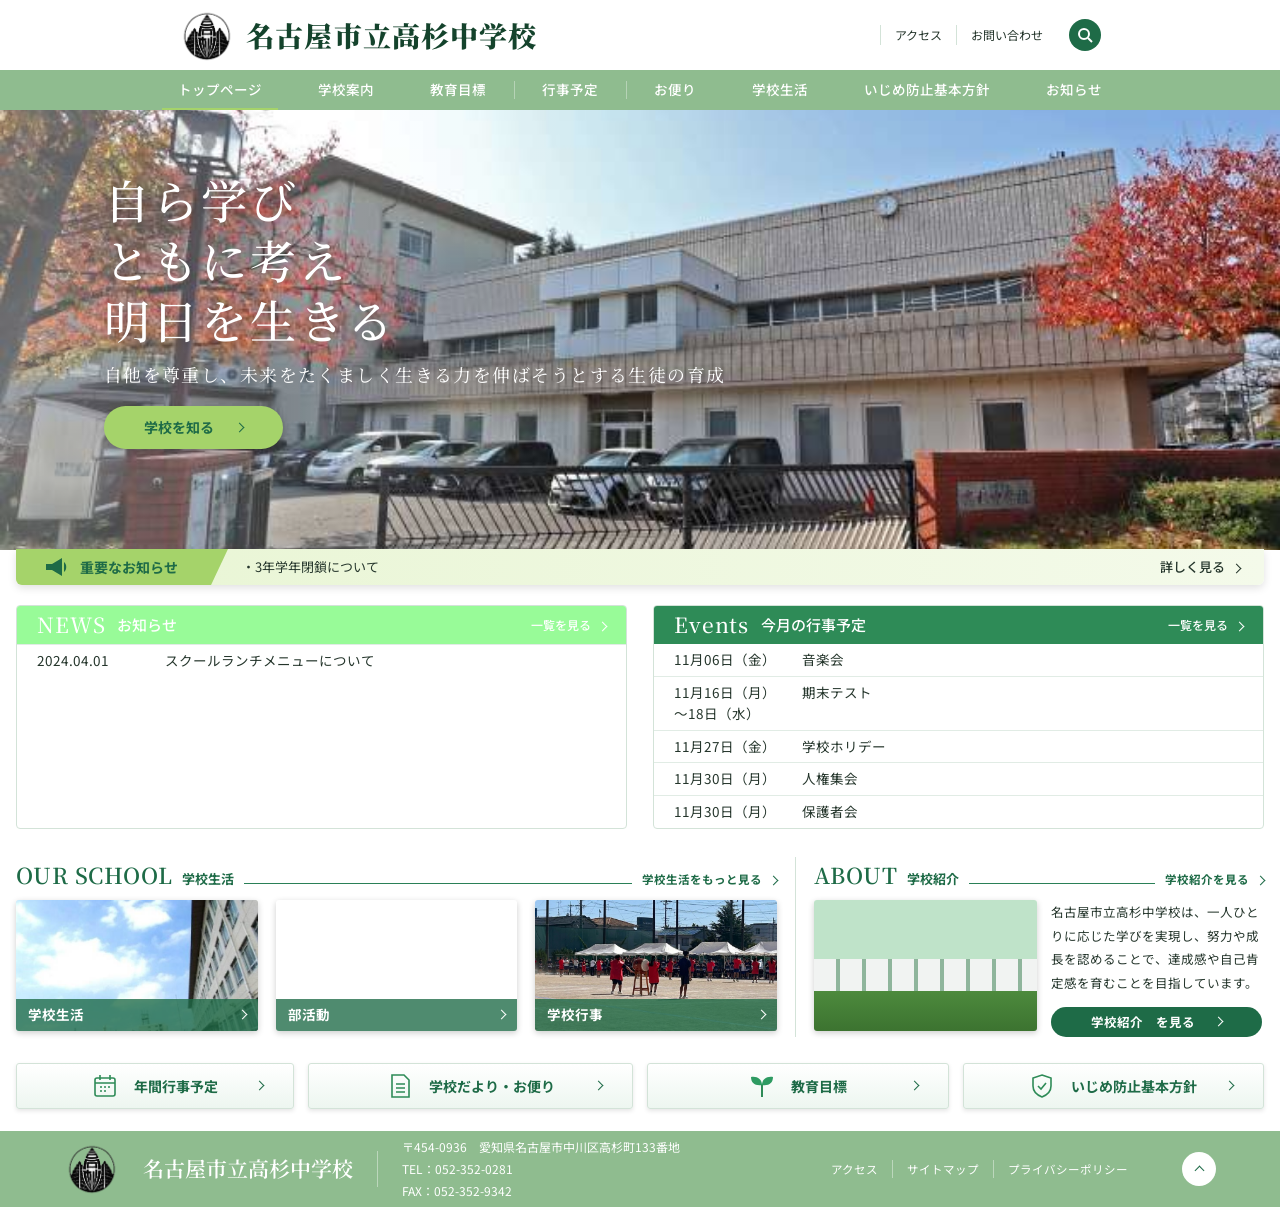
==== commit bed569dd: "Add files via upload" ====
--- a/index.html
+++ b/index.html
@@ -559,7 +559,191 @@
   vertical-align: middle;
   margin-right: 12px;
 }
-
+/* ===== 緑基調カラーに統一（上書き） ===== */
+:root{--navy:#1e6b47;--navy2:#2a8057;--green:#2e8b57;--gold:#a5d36a;--ink:#24352b;--line:#d3e3d8}
+
+/* ロゴ・見出し・タイトル */
+.logo{color:#14432c}
+.pt{color:#14432c}
+.pt::after{background:#a5d36a}
+#page h2:before{border-bottom-color:#cfe8d5}
+.crumb{color:#5a6b60}
+
+/* お知らせバー・カード・リスト */
+.notice{background:linear-gradient(90deg,#e8f5d3,#f4faea)}
+.card .cap{background:rgba(30,107,71,.78)}
+.panel li{border-top-color:#e1ece5}
+.panel li:hover,.list li:hover{background:#f1f8f3}
+.quick a{background:linear-gradient(#fff,#edf6f0)}
+.quick svg[stroke],.quick svg [stroke]{stroke:#2e8b57}
+
+/* 表・アコーディオン・ボタン */
+.t th{background:#eaf4ee}
+.acc>button{background:#f1f8f3}
+.pdf-link{background:#2e7d4f}
+#page .pdf-table th{background:#e6f2ea;border-color:#8fb39d}
+#page .pdf-table td{border-color:#8fb39d}
+#page .pdf-table a{color:#1e6b47}
+#page .pdf-icon{color:#2e8b57}
+.category-btn.active{background:#e6f4ea;border-color:#7fbf98;color:#1e6b47}
+
+/* フォーム */
+form.f input,form.f select,form.f textarea,.sbox input{border-color:#b5cfbd}
+
+/* ヒーロー（背景イラスト） */
+.scene{background:
+linear-gradient(180deg,#cfe6d6 0,#e1efe4 35%,transparent 36%),
+radial-gradient(circle at 8% 25%,#3f7a3a 0 90px,transparent 91px),
+radial-gradient(circle at 95% 30%,#5d9144 0 100px,transparent 101px),
+linear-gradient(90deg,#4f8a47,#8aa889 40%,#c9d3cf 60%,#6f9a60)}
+.bld{background:repeating-linear-gradient(90deg,#e9f1ec 0 34px,#9fc0ab 34px 40px),#e9f1ec}
+.stu .b{background:linear-gradient(#1f5a3c,#164530)}
+
+/* 学校生活カード・学校紹介の写真代わりの絵 */
+.p1{background:linear-gradient(180deg,#e3efe6 0 30%,transparent 30%),repeating-linear-gradient(90deg,#f2f5f2 0 30px,#cfdcd3 30px 34px),#e7eee8}
+.p1::after{background:repeating-linear-gradient(90deg,#1f5a3c 0 14px,transparent 14px 38px),linear-gradient(#8aa05a,#6b8545)}
+.p2{background:radial-gradient(circle at 30% 60%,#1f5a3c 0 22px,transparent 23px),radial-gradient(circle at 62% 50%,#fff 0 16px,transparent 17px),linear-gradient(180deg,#8fae6a,#5e7f45)}
+.p3{background:radial-gradient(circle at 25% 70%,#fff 0 18px,transparent 19px),radial-gradient(circle at 55% 65%,#fff 0 18px,transparent 19px),radial-gradient(circle at 82% 70%,#fff 0 18px,transparent 19px),linear-gradient(180deg,#bfe3c9 0 50%,#6e9e5a 50%)}
+.about .ph{background:linear-gradient(180deg,#bfe3c9 0 45%,transparent 45%),repeating-linear-gradient(90deg,#f1f3f2 0 22px,#8fb59c 22px 26px)}
+
+.tabs{gap:0;border-bottom:1px solid #d3e3d8}
+.tabs button{
+  border:0;
+  border-radius:0;
+  background:none;
+  color:#5a6b60;
+  padding:10px 24px;
+  font-weight:500;
+  position:relative;
+  transition:color .25s,background .25s;
+}
+.tabs button::after{
+  content:"";position:absolute;left:0;right:0;bottom:-1px;height:3px;
+  background:#2e8b57;transform:scaleX(0);transition:transform .3s;
+}
+.tabs button:hover{background:#f1f8f3;color:#1e6b47}
+.tabs button.on{background:none;color:#14432c;font-weight:700}
+.tabs button.on::after,.tabs button:hover::after{transform:scaleX(1)}
+/* ===== PDF資料の表：シンプル・フラット ===== */
+#page .pdf-table{
+  border-collapse:collapse;
+  border:0;
+  border-top:2px solid #2e8b57;
+  border-bottom:1px solid #cfe0d5;
+  border-radius:0;
+  box-shadow:none;
+  background:#fff;
+}
+
+/* ヘッダー：塗りなし、下線だけ */
+#page .pdf-table th{
+  background:none;
+  color:#1e6b47;
+  border:0;
+  border-bottom:1px solid #cfe0d5;
+  padding:12px 14px;
+  font-weight:700;
+}
+
+/* 各行：横線だけ */
+#page .pdf-table td{
+  border:0;
+  border-bottom:1px solid #e3eee7;
+  padding:14px;
+  box-shadow:none;
+  transition:background .2s;
+}
+#page .pdf-table tr:last-child td{border-bottom:0}
+#page .pdf-table td:last-child:not(:first-child){
+  color:#5a6b60;
+  white-space:nowrap;
+  width:140px;
+}
+
+/* ホバー：背景色だけ薄く変える */
+#page .pdf-table tr:hover td{background:#f4faf6;box-shadow:none}
+
+/* PDFアイコン：枠・背景なし */
+#page .pdf-icon{
+  display:inline;
+  width:auto;height:auto;line-height:inherit;
+  background:none;
+  border-radius:0;
+  font-size:16px;
+  color:#2e8b57;
+  margin-right:10px;
+}
+
+#page .pdf-table a{color:#1e6b47;font-weight:400}
+#page .pdf-table a:hover{text-decoration:underline}
+/* ===== お知らせページ（2列） ===== */
+.nw-grid{display:grid;grid-template-columns:1fr 1fr;gap:28px;align-items:start;margin-top:10px}
+.nw-h{margin:0 0 14px;padding:9px 14px;background:#e6f2ea;border-left:4px solid #2e8b57;font-size:18px;font-weight:500;color:#14432c}
+.nw-count{margin:0 0 6px;font-size:13px}
+.nw-table{width:100%;border-collapse:collapse;border:1px solid #9bbfaa;font-size:14px}
+.nw-table th{background:#eef5f0;font-weight:500;padding:8px 10px;text-align:left;border-bottom:1px solid #9bbfaa}
+.nw-table th:last-child{text-align:center}
+.nw-table td{padding:12px 10px;border-top:1px solid #cfe0d5}
+.nw-table tbody tr:first-child td{border-top:0}
+.nw-table tbody tr:hover td{background:#f4faf6}
+.nw-date{text-align:center;white-space:nowrap;width:110px}
+.nw-table a{color:#1e6b47}
+.nw-table a:hover{text-decoration:underline}
+.nw-card{border:1px solid #cfe0d5;margin-bottom:16px;background:#fff}
+.nw-ch{background:#eef5f0;padding:8px 12px}
+.nw-ct{font-size:16px;color:#14432c}
+.nw-ch time{display:block;text-align:right;font-size:14px;color:#445}
+.nw-body{padding:10px 12px;font-size:13px}
+.nw-body p{margin:0 0 10px;max-width:none}
+.nw-body a{color:#1e6b47;text-decoration:underline;word-break:break-all}
+@media(max-width:800px){.nw-grid{grid-template-columns:1fr}}
+/* 表の見出しとカードのタイトルの位置をそろえる */
+.nw-table th{height:48px;padding:0 14px}
+.nw-ch{padding:0 14px 8px}
+.nw-ct{height:48px;display:flex;align-items:center}
+#page .pdf-table td:last-child:not(:first-child),
+#page .pdf-table th:last-child:not(:first-child){width:130px;text-align:center;white-space:nowrap}
+/* ===== 緊急時の対応ページ ===== */
+
+#page .em-p{margin:0 0 4px;padding:0 14px;max-width:none;line-height:1.9}
+#page .em-note{padding-left:30px}
+#page .em-ind{padding-left:34px}
+.em-p b{font-weight:700}
+.em-list{margin:6px 0 0;padding:0 14px 0 38px;line-height:1.95}
+.em-list li{margin-bottom:2px}
+.em-list .em-ind{padding-left:20px}
+.em-list a{color:#1e6b47;text-decoration:underline}
+.em-list a:hover{color:#2e8b57}
+/* 11月の日付が折り返さないように */
+#ev .list time{width:210px}
+/* 年間行事予定のPDF表示 */
+/* ===== トップページのカード写真 ===== */
+.card .ph{
+  background-size:cover;
+  background-position:center;
+  background-repeat:no-repeat;
+}
+.card .ph::after{display:none}   /* イラスト用の飾りを消す */
+
+.p1{background-image:url("life.jpeg")}
+.p2{background-image:url("bukatsu.jpg")}
+.p3{background-image:url("event.jpg")}
+/* ===== ヒーロー画像を写真に ===== */
+.scene{
+  background:url("takasugi.jpg") center/cover no-repeat;
+}
+.bld,.stu{display:none}   /* 背景の建物と生徒のイラストを消す */
+/* ===== ヒーローの大きさ ===== */
+.hero{height:440px}                 /* 高さ（元は312px） */
+.copy{top:60px}                     /* 文字の位置を少し下げる */
+.copy h1{font-size:clamp(30px,3.6vw,52px)}   /* キャッチコピーの大きさ */
+.copy p{font-size:clamp(14px,1.4vw,20px)}    /* サブコピーの大きさ */
+
+/* スマホ・タブレットでは低めに */
+@media(max-width:1000px){
+  .hero{height:340px}
+  .copy{top:36px}
+}
 </style>
 </head>
 <body>
@@ -600,18 +784,15 @@
   </div>
 </div>  <a href="#bullying">いじめ防止基本方針</a>
 <div class="nav-dropdown">
-  <a href="#" onclick="return false;">お知らせ</a>
-
-  <div class="nav-dropdown-menu">
+
 <div class="nav-dropdown">
   <a href="#news">お知らせ</a>
   <div class="nav-dropdown-menu">
-    <a href="#documents">各種配布文書</a>
-    <a href="#news">ニュース投稿一覧</a>
+    <a href="#news">お知らせ</a>
+    <a href="#emergency">緊急時の対応</a>
   </div>
-</div>    <a href="#news">緊急時の対応</a>
-  </div>
-</div></nav>
+</div>
+</nav>
 
 <div id="home"><section class="hero">
   <div class="scene"><div class="bld"></div></div>
@@ -633,15 +814,21 @@
   <div class="panels">
     <div class="panel reveal"><header><h2><em>NEWS</em>お知らせ</h2><a href="#">一覧を見る<i class="arrow"></i></a></header>
     <li><time>2024.04.01</time>スクールランチメニューについて</li></div>
-    <div class="panel ev reveal"><header><h2><em>Events</em>今月の行事予定</h2><a href="#">一覧を見る<i class="arrow"></i></a></header>
-      <ul><li><time>11月06日（金）</time>音楽会</li><li><time>11月16日（月）～18日（水）</time>期末テスト</li><li><time>11月27日（金）</time>学校ホリデー</li></ul><li><time>11月30日（月）</time>人権集会</li><li><time></time>保護者会</li></ul></div>
+<div class="panel ev reveal"><header><h2><em>Events</em>今月の行事予定</h2><a href="#">一覧を見る<i class="arrow"></i></a></header>
+  <ul>
+    <li><time>11月06日（金）</time>音楽会</li>
+    <li><time>11月16日（月）～18日（水）</time>期末テスト</li>
+    <li><time>11月27日（金）</time>学校ホリデー</li>
+    <li><time>11月30日（月）</time>人権集会</li>
+    <li><time>11月30日（月）</time>保護者会</li>
+  </ul></div>
   </div>
 
   <div class="sec">
     <div>
       <div class="ttl reveal"><h3>OUR SCHOOL</h3><span>学校生活</span><hr><a href="#">学校生活をもっと見る<i class="arrow"></i></a></div>
       <div class="cards reveal">
-        <a class="card" href="#"><div class="ph p1"></div><div class="cap">授業・学び<i class="arrow"></i></div></a>
+        <a class="card" href="#"><div class="ph p1"></div><div class="cap">学校生活<i class="arrow"></i></div></a>
         <a class="card" href="#"><div class="ph p2"></div><div class="cap">部活動<i class="arrow"></i></div></a>
         <a class="card" href="#"><div class="ph p3"></div><div class="cap">学校行事<i class="arrow"></i></div></a>
       </div>
@@ -686,10 +873,13 @@
 var $=function(s,r){return (r||document).querySelector(s)},$$=function(s,r){return [].slice.call((r||document).querySelectorAll(s))};
 var N=[
 {d:'2024.04.01',c:'スクールランチ',t:'スクールランチについて',b:'献立ページ下部にある、調理配膳業務指示書には、献立、調理法、食材、アレルギー物質の情報が記載されています。'},
+];var E={11:[['06日（金）','音楽会'],['16日（月）～18日（水）','期末テスト'],['27日（金）','学校ホリデー'],['30日（月）','人権集会'],['30日（月）','保護者会']]};
+var L=[];
+var D=[
+  ['防災計画(大雨)','pdf 83 KB','2025/06/27','./pdf/防災計画（大雨）.pdf'],
+  ['防災計画(地震)','pdf 212 KB','2025/06/27','./pdf/防災計画（地震）.pdf']
 ];
-var E={11:[['06日（金）','音楽会'],['16日（月）～18日（水）','学校ホリデー'],['27日（金）','学校ホリデー'],['30日（金）','人権集会']]};
-var L=[];
-var LF={'授業・学び':'少人数での学び合いや、タブレットを使った調べ学習を取り入れています。生徒が自分の考えを伝え合う授業づくりを大切にしています。','部活動':'運動部：バスケットボール・バレーボール・陸上・卓球・サッカー／文化部：吹奏楽・美術・科学・パソコン。活動は平日の放課後と土曜日に行います。','学校行事':'体育祭、文化祭、合唱コンクール、遠足、修学旅行など。生徒が主体となって企画・運営します。'};
+var LF={'学校生活':'少人数での学び合いや、タブレットを使った調べ学習を取り入れています。生徒が自分の考えを伝え合う授業づくりを大切にしています。','部活動':'運動部：バスケットボール・バレーボール・陸上・卓球・サッカー／文化部：吹奏楽・美術・科学・パソコン。活動は平日の放課後と土曜日に行います。','学校行事':'体育祭、文化祭、合唱コンクール、遠足、修学旅行など。生徒が主体となって企画・運営します。'};
 var sec=function(h){return '<h2>'+h+'</h2>'};
 var P={
 about: ['学校案内', function(){
@@ -785,17 +975,98 @@
   + '<h3>文化部</h3>'
   + '<p>吹奏楽部・美術部</p>';
 }],
-events:['行事予定',function(){return '<div class="tabs">'+[11].map(function(m,i){return '<button data-m="'+m+'" class="'+(i?'':'on')+'">'+m+'月</button>'}).join('')+'</div><ul class="list" id="el"></ul>'},function(){var f=function(m){$('#el').innerHTML=E[m].map(function(e){return '<li><time>'+m+'月'+e[0]+'</time>'+e[1]+'</li>'}).join('')};f(11);$$('.tabs button').forEach(function(b){b.onclick=function(){$$('.tabs button').forEach(function(x){x.classList.remove('on')});b.classList.add('on');f(b.dataset.m)}})}],
-letters:['学校だより・お便り',function(){return '<p>更新をお待ちください。</p>'+L.map(function(l){return '<div class="acc"><button>'+l[0]+'<span>＋</span></button><div>'+l[1]+'</div></div>'}).join('')},function(){$$('.acc>button').forEach(function(b){b.onclick=function(){var a=b.parentNode;a.classList.toggle('open');$('span',b).textContent=a.classList.contains('open')?'－':'＋'}})}],
-bullying:['いじめ防止基本方針',function(){return '<p>いじめは、どの生徒にも、どの学校でも起こり得るものとの認識に立ち、次の方針で取り組みます。</p><div class="g3"><div><b>予防</b>互いを尊重する学級づくりと道徳教育</div><div><b>早期発見</b>定期的なアンケートと教育相談</div><div><b>対応</b>学校全体で組織的に対応し、保護者と連携</div></div>'+sec('相談窓口')+'<table class="t"><tr><th>学校</th><td>0123-45-6789（教頭・生徒指導主事）</td></tr><tr><th>24時間子供SOSダイヤル</th><td>0120-0-78310</td></tr></table>'}],
-news:['お知らせ',function(){return '<div class="tabs">'+['すべて','スクールランチ','防災計画'].map(function(k,i){return '<button data-c="'+k+'" class="'+(i?'':'on')+'">'+k+'</button>'}).join('')+'</div><ul class="list" id="nl"></ul>'},function(){var f=function(c){$('#nl').innerHTML=N.map(function(n,i){return (c=='すべて'||n.c==c)?'<li><time>'+n.d+'</time><span class="c">'+n.c+'</span><a href="#news-'+(i+1)+'">'+n.t+'</a></li>':''}).join('')};f('すべて');$$('.tabs button').forEach(function(b){b.onclick=function(){$$('.tabs button').forEach(function(x){x.classList.remove('on')});b.classList.add('on');f(b.dataset.c)}})}],
-notice:['3年学年閉鎖について',function(){return '<p>感染症対策について、本校の対応をお知らせします。</p><ul style="line-height:2"><li>発熱・かぜ症状がある場合は登校を控え、学校へ連絡してください。</li><li>登校を控えた日は出席停止として扱います。</li><li>手洗い・咳エチケットの指導を継続します。</li></ul>'}],
-parents:['保護者の方へ',function(){return '<p>保護者の皆さまへのご案内です。</p><div class="g3"><div><b>お便り</b><a href="#letters" style="color:var(--navy)">学校だより・保健だよりを見る</a></div><div><b>連絡・欠席</b>朝8時15分までに学校へお電話ください。</div><div><b>相談</b><a href="#contact" style="color:var(--navy)">お問い合わせフォームへ</a></div></div>'}],
+
+events:['行事予定',function(){
+  return '<div class="tabs">'
+    + '<button data-t="month">11月</button>'
+    + '<button data-t="year" class="on">年間行事予定</button>'
+    + '</div><div id="ev"></div>';
+},function(){
+  var pdf='./pdf/2026年間計画.pdf';
+  var f=function(t){
+    if(t=='year'){
+      $('#ev').innerHTML='<table class="pdf-table"><thead><tr><th>タイトル</th><th>公開日</th></tr></thead><tbody>'
+        + '<tr><td><span class="pdf-icon">▣</span><a href="'+pdf+'" target="_blank">年間行事予定 ［ pdf ］</a></td><td>2026/04/01</td></tr>'
+        + '</tbody></table>';
+    }else{
+      $('#ev').innerHTML='<ul class="list">'+E[11].map(function(e){
+        return '<li><time>11月'+e[0]+'</time>'+e[1]+'</li>';
+      }).join('')+'</ul>';
+    }
+  };
+  f('year');
+  $$('.tabs button').forEach(function(b){
+    b.onclick=function(){
+      $$('.tabs button').forEach(function(x){x.classList.remove('on')});
+      b.classList.add('on');
+      f(b.dataset.t);
+    }
+  });
+}],letters:['学校だより・お便り',function(){return '<p>更新をお待ちください。</p>'+L.map(function(l){return '<div class="acc"><button>'+l[0]+'<span>＋</span></button><div>'+l[1]+'</div></div>'}).join('')},function(){$$('.acc>button').forEach(function(b){b.onclick=function(){var a=b.parentNode;a.classList.toggle('open');$('span',b).textContent=a.classList.contains('open')?'－':'＋'}})}],
+bullying:['いじめ防止基本方針',function(){
+  return '<p>全 2 件</p>'
+  + '<table class="pdf-table">'
+  + '<thead><tr><th>タイトル</th><th>公開日</th></tr></thead><tbody>'
+  + '<tr><td><span class="pdf-icon">▣</span><a href="./pdf/いじめ防止基本方針.pdf" target="_blank">いじめ防止基本方針 ［ pdf 150 KB ］</a></td></tr>'
+  + '</tbody></table>';
+}],
+emergency:['緊急時の対応',function(){
+var h=function(t){return sec(t)};
+  var p=function(t,c){return '<p class="em-p'+(c?' '+c:'')+'">'+t+'</p>'};
+return sec('南海トラフ地震臨時情報発表時、暴風等の警報発令時、避難勧告・避難指示・特別警報発令時の対応について')
+  + p('本校では、南海トラフ地震臨時情報発表時や巨大地震が発生したとき、また、暴風等の警報や避難勧告・避難指示・特別警報の発令時においては、以下のように対応いたします。')
+
+  + h('1 在校中に南海トラフ地震臨時情報が発表されたとき、または、震度5強以上の地震が発生したとき')
+  + p('→ 直ちに授業を中止し、保護者の方へ生徒の<b>引き渡し</b>をします。発表後、<b>すぐにお迎え</b>をお願いします。')
+  + p('※ 状況によっては、生徒とともに体育館に避難することもできます。','em-note')
+  + p('※ 震度5弱以下の地震発生時でも、<b>状況によっては引き渡し</b>をする場合があります。','em-note')
+
+  + h('2 在校中に「暴風警報」もしくは「暴風雪警報」が名古屋市に発令されたとき')
+  + p('→ 通学路の安全確認の上、すみやかに<b>下校</b>をさせます。')
+  + p('気象状況等によっては、学校に待機させる場合があります。','em-ind')
+
+  + h('3 在校中に「避難勧告」もしくは「避難指示」が中島学区もしくは西中島学区に発令されたとき、または名古屋市に「特別警報」が発令されたとき')
+  + p('→ 学校に<b>待機</b>させます。')
+  + p('生徒の待機中に保護者の方が引き取りに来校された場合は、地域の状況をお伝えしますので、引き取って下校するか、生徒とともに体育館で待機（避難）するかをご判断ください。')
+
+  + h('4 在校中以外に、上記1〜3が発表・発令されたとき')
+  + p('→ 登校中…そのまま登校し、上記「在校中」に準じた措置をとります')
+  + p('下校中…そのまま下校し、「在校中」に準じた措置をとります')
+  + p('在宅中…自宅待機し、臨時休業となります')
+
+  + h('5 上記1〜3が解除されたとき')
+  + p('→ 午前6時までに解除…平常通り授業を行う')
+  + p('午前6時〜午前11時までに解除…午後の授業を行う','em-ind')
+  + p('午前11時以降に解除…当日の授業を中止する','em-ind')
+
+  + h('〔確認の方法〕')
+  + '<ul class="em-list">'
+  +   '<li>テレビ…地上デジタルテレビのデータ放送</li>'
+  +   '<li>インターネット・スマートフォン等'
+  +     '<div class="em-ind">… <a href="https://www.jma.go.jp/" target="_blank">気象庁</a>・<a href="https://tenki.jp/" target="_blank">日本気象協会（tenki.jp）</a>等のホームページ<br>民間天気予報会社のホームページ</div>'
+  +   '</li>'
+  +   '<li>高杉中学校からのメール配信（「なごやっ子あんしんメール」）</li>'
+  + '</ul>';
+}],
+news:['お知らせ',function(){
+  var rows=D.map(function(d){
+    return '<tr><td><span class="pdf-icon">▣</span><a href="'+d[3]+'" target="_blank">'+d[0]+' ［ '+d[1]+' ］</a></td><td class="nw-date">'+d[2]+'</td></tr>';
+  }).join('');
+  var cards=N.map(function(n){
+    return '<article class="nw-card"><div class="nw-ch"><div class="nw-ct">'+n.t+'</div><time>'+n.d+'</time></div>'
+      +'<div class="nw-body"><p>'+n.b+'</p>'+(n.url?'<a href="'+n.url+'" target="_blank">'+n.url+'</a>':'')+'</div></article>';
+  }).join('');
+  return '<div class="nw-grid">'
+    +'<section><h3 class="nw-h">各種配布文書</h3><p class="nw-count">全 '+D.length+' 件</p>'
+    +'<table class="nw-table"><thead><tr><th>タイトル</th><th>公開日</th></tr></thead><tbody>'+rows+'</tbody></table></section>'
+    +'<section><h3 class="nw-h">ニュース投稿一覧</h3><p class="nw-count">全 '+N.length+' 件</p>'+cards+'</section>'
+    +'</div>';
+}],parents:['保護者の方へ',function(){return '<p>保護者の皆さまへのご案内です。</p><div class="g3"><div><b>お便り</b><a href="#letters" style="color:var(--navy)">学校だより・保健だよりを見る</a></div><div><b>連絡・欠席</b>朝8時15分までに学校へお電話ください。</div><div><b>相談</b><a href="#contact" style="color:var(--navy)">お問い合わせフォームへ</a></div></div>'}],
 access:['アクセス',function(){return '<div class="mapb"><i></i></div><table class="t" style="margin-top:16px"><tr><th>住所</th><td>〒454-0936 愛知県名古屋市中川区高杉町133番地</td></tr><tr><th>電話</th><td>052-352-0281</td></tr><tr><th>FAX</th><td>052-352-9342</td></tr</table>'}],
 contact:['お問い合わせ',function(){return '<p>必要事項をご入力ください。</p><form class="f" id="cf" novalidate><label>お名前<input name="n"><span class="err"></span></label><label>メールアドレス<input name="e" type="email"><span class="err"></span></label><label>種別<select><option>学校について</option><option>入学について</option><option>その他</option></select></label><label>お問い合わせ内容<textarea name="m" rows="5"></textarea><span class="err"></span></label><button class="fbtn" type="submit">送信する</button></form>'},function(){$('#cf').onsubmit=function(ev){ev.preventDefault();var f=ev.target,ok=true,c=function(el,t){var s=el.parentNode.querySelector('.err');s.textContent=t?'':'入力してください。';if(!t)ok=false};c(f.n,f.n.value.trim());c(f.e,/^\S+@\S+\.\S+$/.test(f.e.value));c(f.m,f.m.value.trim());if(ok)f.outerHTML='<div class="ok"><b>送信しました。</b><br>内容を確認のうえ、担当よりご連絡します。（デモのため実際には送信されません）</div>'}}],
 sitemap:['サイトマップ',function(){return '<div class="sm">'+['about','goals','events','letters','life','bullying','news','parents','access','contact','privacy'].map(function(k){return '<a href="#'+k+'">'+P[k][0]+'</a><br>'}).join('')+'</div>'}],
 privacy:['プライバシーポリシー',function(){return '<p>本校は、個人情報を適切に取り扱い、保護者・生徒の皆さまの情報を教育活動の目的以外には使用しません。お問い合わせフォームで入力された情報は、回答のためにのみ利用します。</p>'}]};
-var R={'トップページ':'home','学校案内':'about','教育目標':'goals','行事予定':'events','お便り':'letters','学校生活':'life','いじめ防止基本方針':'bullying','お知らせ':'news','保護者の方へ':'parents','アクセス':'access','お問い合わせ':'contact','サイトマップ':'sitemap','プライバシーポリシー':'privacy','詳しく見る':'notice','学校を知る':'about','年間行事予定':'events','学校だより・お便り':'letters','授業・学び':'life','部活動':'life','学校行事':'life','学校生活をもっと見る':'life','学校案内を見る':'about','名古屋市立高杉中学校':'home'};
+var R={'トップページ':'home','学校案内':'about','教育目標':'goals','行事予定':'events','お便り':'letters','学校生活':'life','いじめ防止基本方針':'bullying','お知らせ':'news','保護者の方へ':'parents','アクセス':'access','お問い合わせ':'contact','サイトマップ':'sitemap','プライバシーポリシー':'privacy','詳しく見る':'notice','学校を知る':'about','年間行事予定':'events','学校だより・お便り':'letters','学校生活':'life','部活動':'club','学校行事':'events','学校生活をもっと見る':'life','学校案内を見る':'about','名古屋市立高杉中学校':'home'};
 $$('a[href="#"]').forEach(function(a){var t=a.textContent.trim(),r=R[t];if(t=='一覧を見る')r=a.closest('.ev')?'events':'news';if(r)a.setAttribute('href','#'+r)});
 $$('.panel:not(.ev) li').forEach(function(li,i){li.style.cursor='pointer';li.onclick=function(){location.hash='news-'+(i+1)}});
 $$('.panel.ev li').forEach(function(li){li.style.cursor='pointer';li.onclick=function(){location.hash='events'}});
